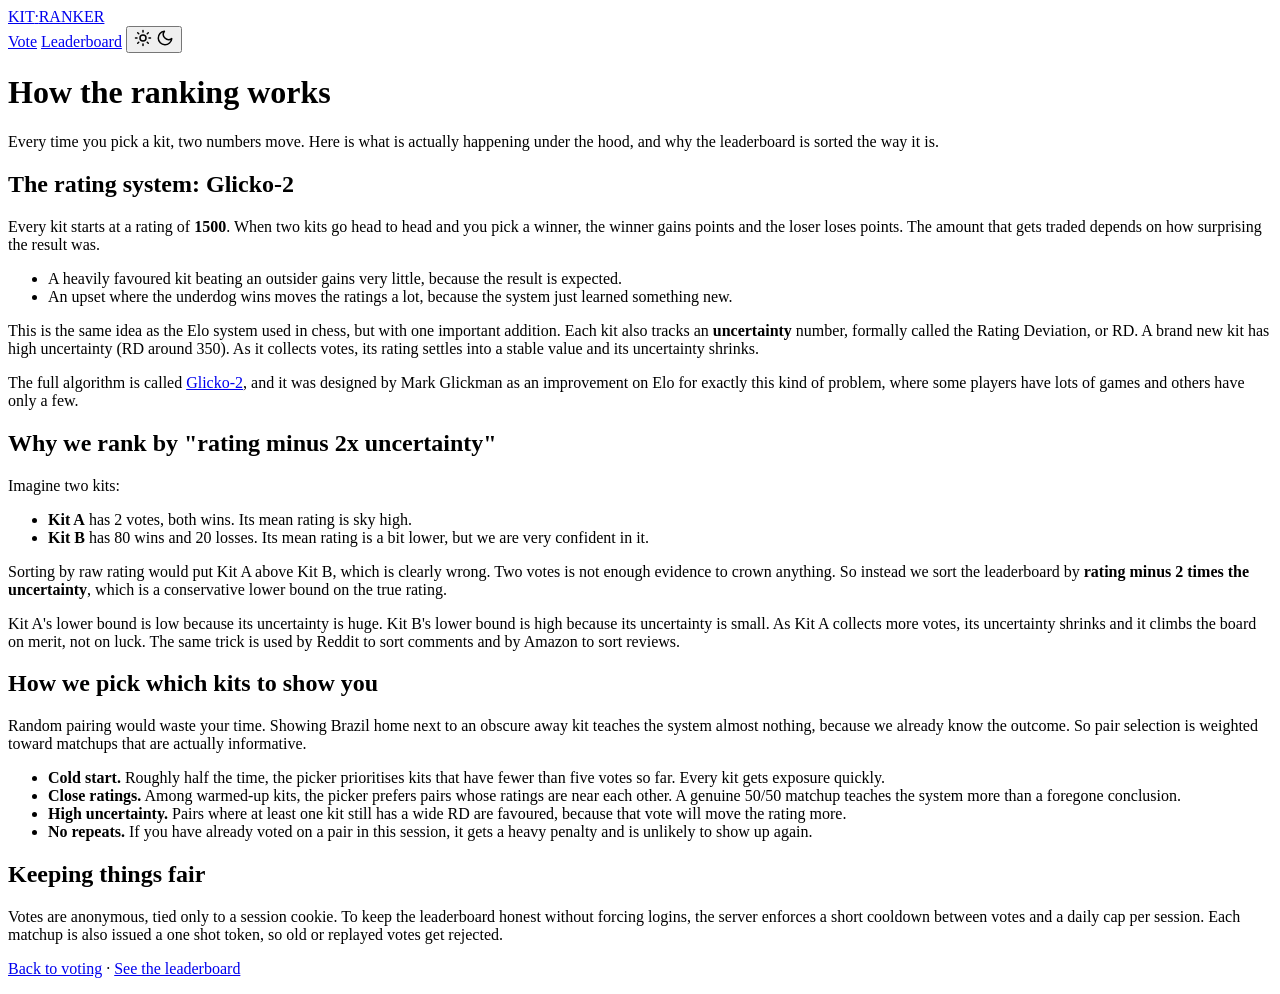
==== public/about.html @ 7e5324eb "Add /about explainer page; drop subtitle and sort toggle on leaderboard Co-Authored-By: Claude Opus " ====
<!doctype html>
<html lang="en">
<head>
  <meta charset="utf-8" />
  <meta name="viewport" content="width=device-width, initial-scale=1, viewport-fit=cover" />
  <meta name="theme-color" content="#0b0b0d" />
  <title>About · Kit Ranker</title>
  <link rel="stylesheet" href="/static/style.css" />
</head>
<body>
  <header class="topbar">
    <a href="/" class="brand">KIT<span>·</span>RANKER</a>
    <nav>
      <a href="/">Vote</a>
      <a href="/leaderboard">Leaderboard</a>
      <button id="theme-toggle" aria-label="Toggle theme">
        <svg class="icon-sun" viewBox="0 0 24 24" width="18" height="18" fill="none" stroke="currentColor" stroke-width="2" stroke-linecap="round" stroke-linejoin="round"><circle cx="12" cy="12" r="4"/><path d="M12 2v2M12 20v2M4.93 4.93l1.41 1.41M17.66 17.66l1.41 1.41M2 12h2M20 12h2M4.93 19.07l1.41-1.41M17.66 6.34l1.41-1.41"/></svg>
        <svg class="icon-moon" viewBox="0 0 24 24" width="18" height="18" fill="none" stroke="currentColor" stroke-width="2" stroke-linecap="round" stroke-linejoin="round"><path d="M21 12.79A9 9 0 1 1 11.21 3 7 7 0 0 0 21 12.79z"/></svg>
      </button>
    </nav>
  </header>

  <main class="prose">
    <h1>How the ranking works</h1>

    <p class="lede">Every time you pick a kit, two numbers move. Here is what is actually happening under the hood, and why the leaderboard is sorted the way it is.</p>

    <section>
      <h2>The rating system: Glicko-2</h2>
      <p>
        Every kit starts at a rating of <strong>1500</strong>. When two kits go head to head and you pick a winner, the winner gains points and the loser loses points. The amount that gets traded depends on how surprising the result was.
      </p>
      <ul>
        <li>A heavily favoured kit beating an outsider gains very little, because the result is expected.</li>
        <li>An upset where the underdog wins moves the ratings a lot, because the system just learned something new.</li>
      </ul>
      <p>
        This is the same idea as the Elo system used in chess, but with one important addition. Each kit also tracks an <strong>uncertainty</strong> number, formally called the Rating Deviation, or RD. A brand new kit has high uncertainty (RD around 350). As it collects votes, its rating settles into a stable value and its uncertainty shrinks.
      </p>
      <p>
        The full algorithm is called <a href="http://www.glicko.net/glicko/glicko2.pdf" rel="noopener" target="_blank">Glicko-2</a>, and it was designed by Mark Glickman as an improvement on Elo for exactly this kind of problem, where some players have lots of games and others have only a few.
      </p>
    </section>

    <section>
      <h2>Why we rank by "rating minus 2x uncertainty"</h2>
      <p>
        Imagine two kits:
      </p>
      <ul>
        <li><strong>Kit A</strong> has 2 votes, both wins. Its mean rating is sky high.</li>
        <li><strong>Kit B</strong> has 80 wins and 20 losses. Its mean rating is a bit lower, but we are very confident in it.</li>
      </ul>
      <p>
        Sorting by raw rating would put Kit A above Kit B, which is clearly wrong. Two votes is not enough evidence to crown anything. So instead we sort the leaderboard by <strong>rating minus 2 times the uncertainty</strong>, which is a conservative lower bound on the true rating.
      </p>
      <p>
        Kit A's lower bound is low because its uncertainty is huge. Kit B's lower bound is high because its uncertainty is small. As Kit A collects more votes, its uncertainty shrinks and it climbs the board on merit, not on luck. The same trick is used by Reddit to sort comments and by Amazon to sort reviews.
      </p>
    </section>

    <section>
      <h2>How we pick which kits to show you</h2>
      <p>
        Random pairing would waste your time. Showing Brazil home next to an obscure away kit teaches the system almost nothing, because we already know the outcome. So pair selection is weighted toward matchups that are actually informative.
      </p>
      <ul>
        <li><strong>Cold start.</strong> Roughly half the time, the picker prioritises kits that have fewer than five votes so far. Every kit gets exposure quickly.</li>
        <li><strong>Close ratings.</strong> Among warmed-up kits, the picker prefers pairs whose ratings are near each other. A genuine 50/50 matchup teaches the system more than a foregone conclusion.</li>
        <li><strong>High uncertainty.</strong> Pairs where at least one kit still has a wide RD are favoured, because that vote will move the rating more.</li>
        <li><strong>No repeats.</strong> If you have already voted on a pair in this session, it gets a heavy penalty and is unlikely to show up again.</li>
      </ul>
    </section>

    <section>
      <h2>Keeping things fair</h2>
      <p>
        Votes are anonymous, tied only to a session cookie. To keep the leaderboard honest without forcing logins, the server enforces a short cooldown between votes and a daily cap per session. Each matchup is also issued a one shot token, so old or replayed votes get rejected.
      </p>
    </section>

    <p class="prose-foot">
      <a href="/">Back to voting</a> · <a href="/leaderboard">See the leaderboard</a>
    </p>
  </main>

  <script src="/static/app.js"></script>
</body>
</html>
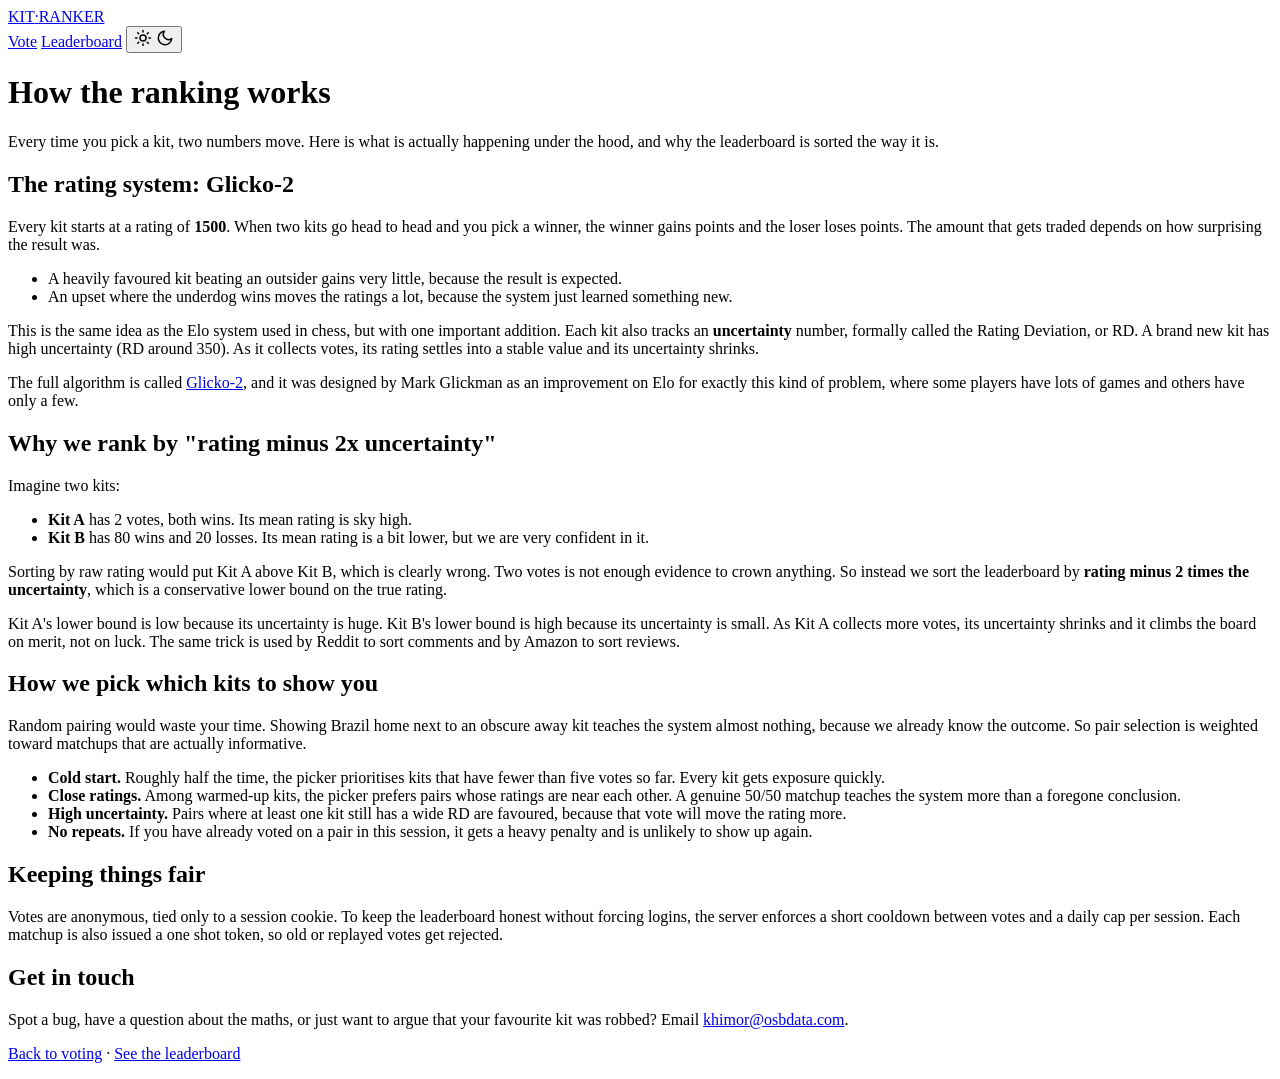
==== commit 7ed4b597: "Leaderboard: restore match/win stat + link to /about; add contact email on /about Co-Authored-By: Cl" ====
--- a/public/about.html
+++ b/public/about.html
@@ -79,6 +79,13 @@
       </p>
     </section>
 
+    <section class="contact">
+      <h2>Get in touch</h2>
+      <p>
+        Spot a bug, have a question about the maths, or just want to argue that your favourite kit was robbed? Email <a href="mailto:khimor@osbdata.com">khimor@osbdata.com</a>.
+      </p>
+    </section>
+
     <p class="prose-foot">
       <a href="/">Back to voting</a> · <a href="/leaderboard">See the leaderboard</a>
     </p>
